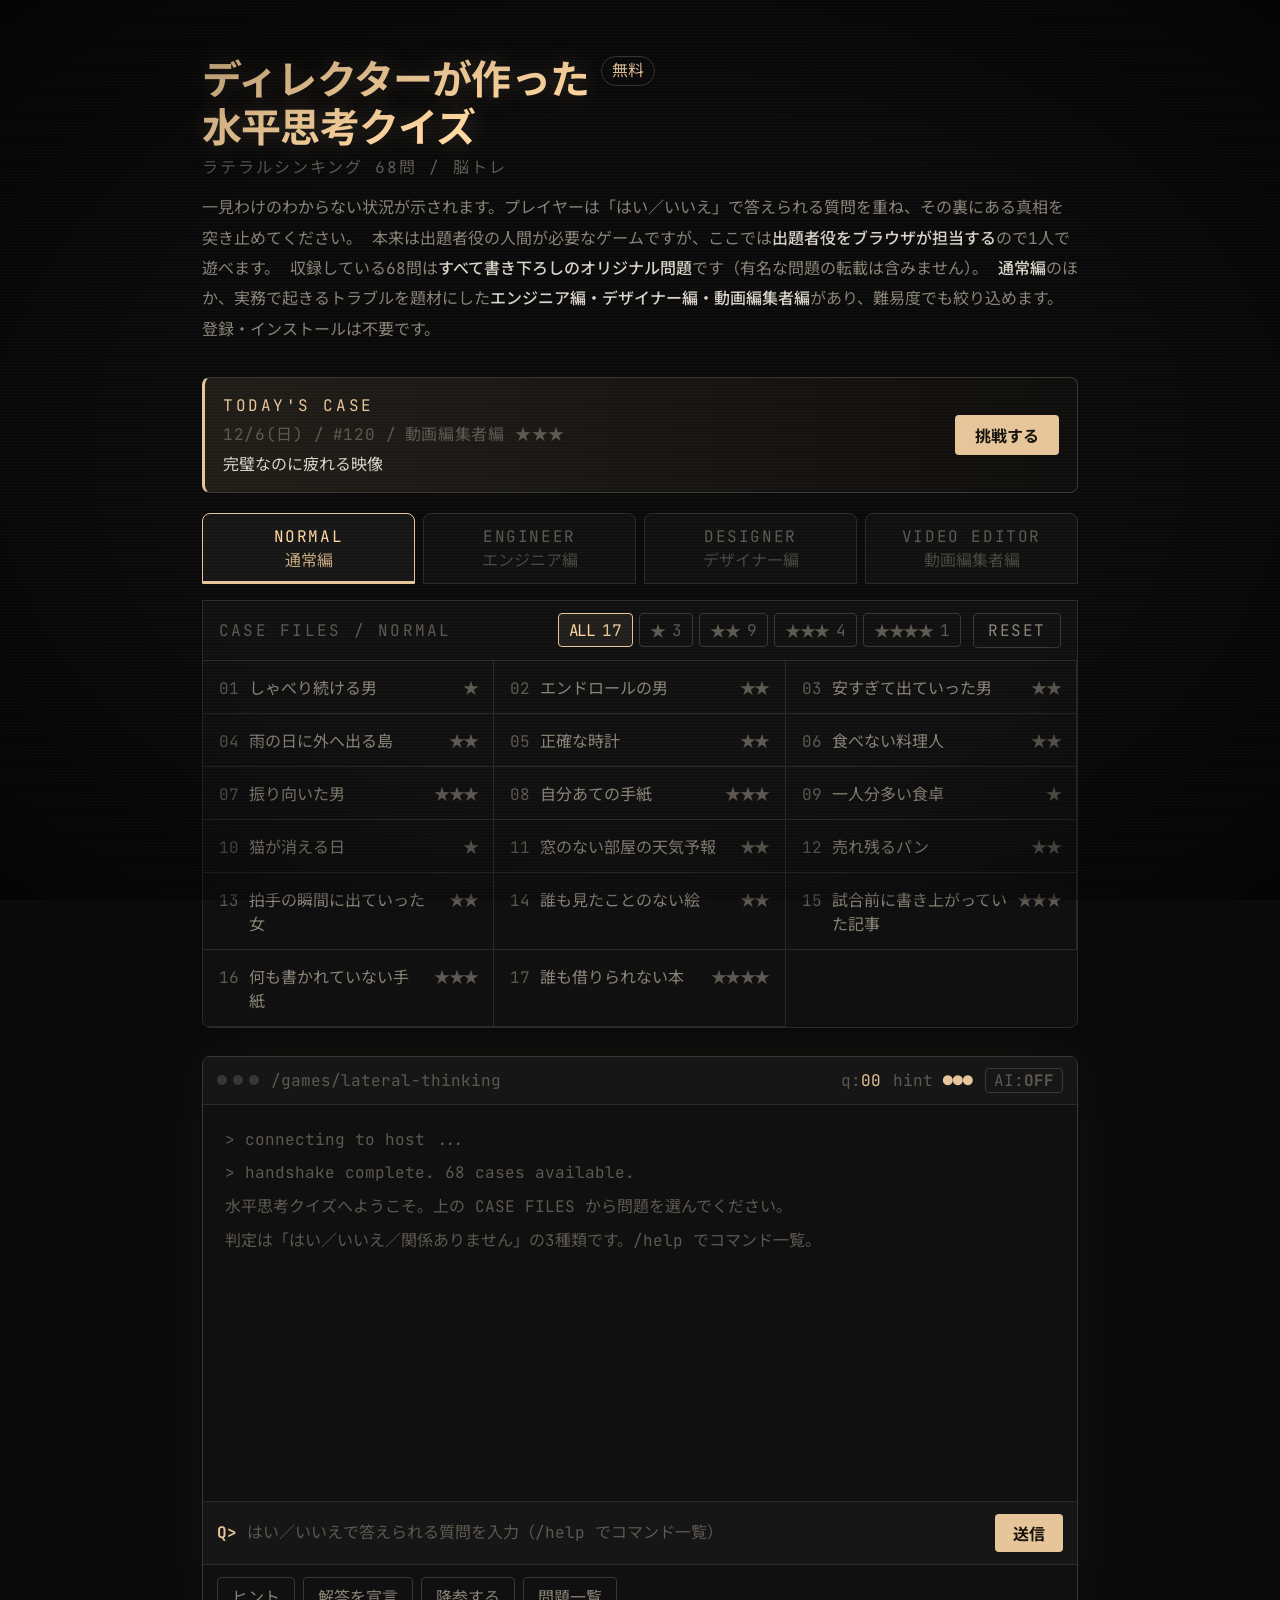
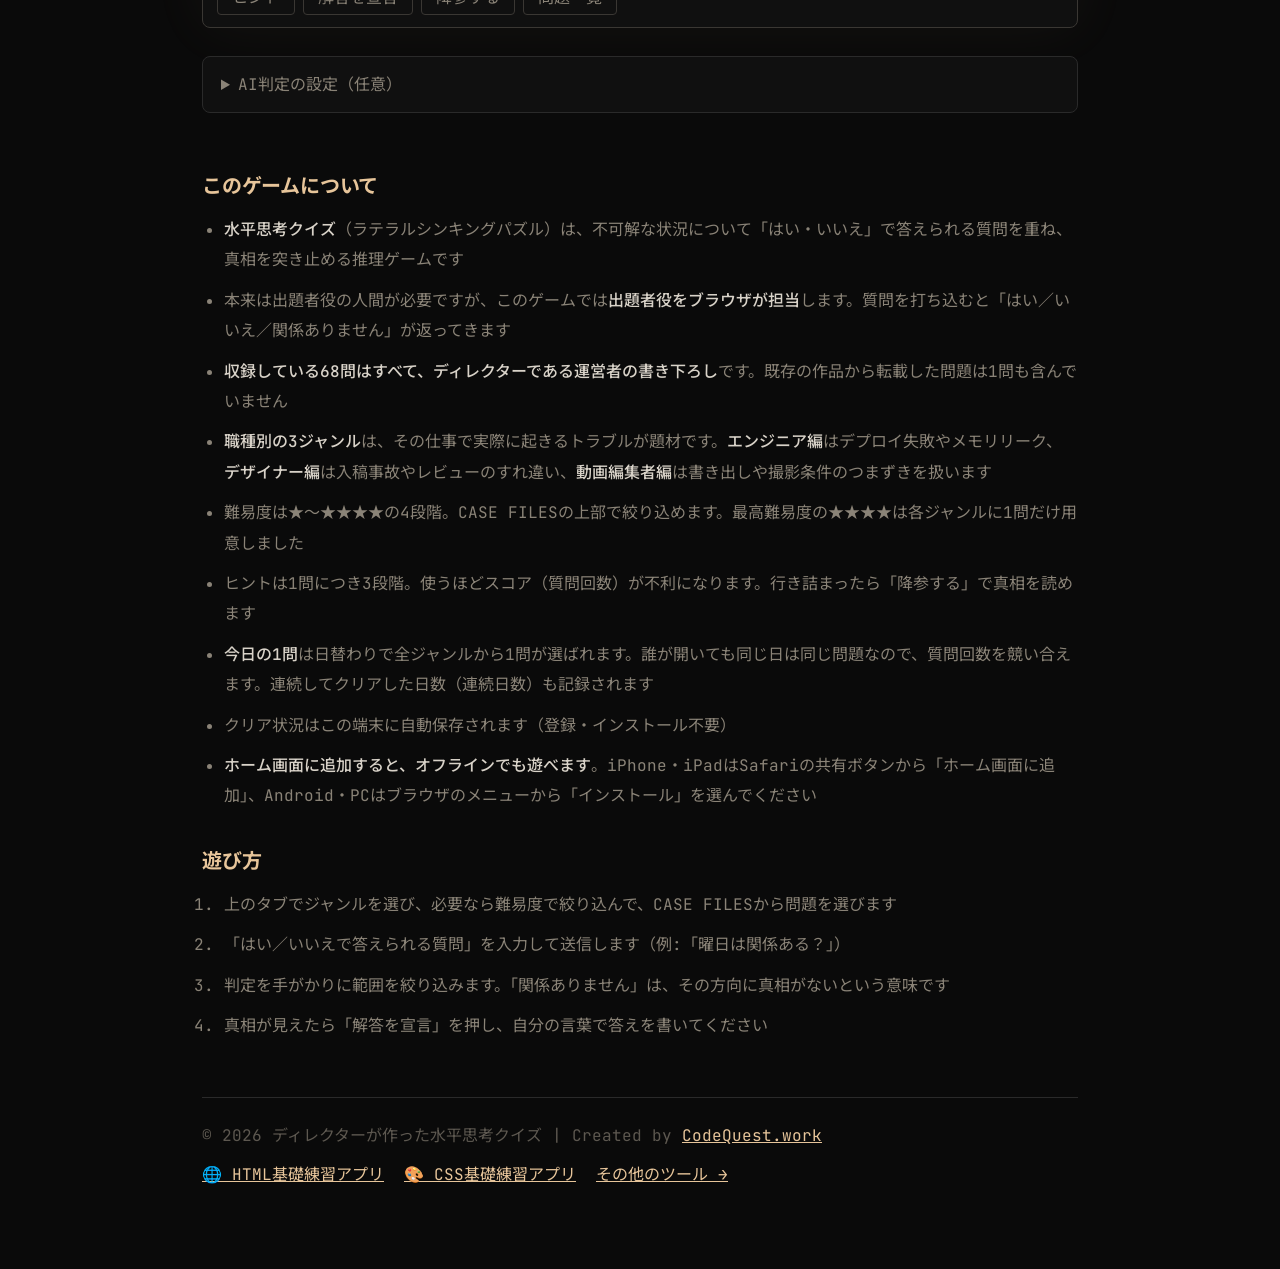
==== lateral-thinking/index.html @ a5978b3a "fix(lateral-thinking): 監査の指摘を受けて10/27追加ルールの語を絞る 公開後の整合監査で、今日足したルールが真相と食い違う答えを返す質問が見つかったため、語と除外語を絞る（今" ====
<!doctype html>
<html lang="ja">
<head>
<meta charset="UTF-8">
<meta name="viewport" content="width=device-width, initial-scale=1.0">
<title>ディレクターが作った水平思考クイズ｜脳トレになるラテラルシンキング68問</title>
<meta name="description" content="「はい／いいえ」で答えられる質問を重ね、一見不可解な状況の裏にある真相を突き止める脳トレです。出題者役はブラウザが担当するので1人で遊べます。通常編のほか、エンジニア・デザイナー・動画編集者の実務を題材にしたジャンルも収録。">
<link rel="canonical" href="https://codequest.work/games/lateral-thinking/">
<link rel="alternate" hreflang="ja" href="https://codequest.work/games/lateral-thinking/">
<link rel="alternate" hreflang="x-default" href="https://codequest.work/games/lateral-thinking/">
<meta name="robots" content="index, follow">

<!-- OGP -->
<meta property="og:type" content="website">
<meta property="og:site_name" content="CodeQuest.work">
<meta property="og:locale" content="ja_JP">
<meta property="og:title" content="ディレクターが作った水平思考クイズ｜脳トレになるラテラルシンキング68問">
<meta property="og:description" content="出題者役はブラウザが担当。質問を打ち込むと「はい／いいえ／関係ありません」が返ります。通常編・エンジニア編・デザイナー編・動画編集者編を各17問収録。">
<meta property="og:url" content="https://codequest.work/games/lateral-thinking/">
<meta property="og:image" content="https://codequest.work/games/lateral-thinking/assets/og.jpg?v=20261024">
<meta property="og:image:width" content="1200">
<meta property="og:image:height" content="630">
<meta property="og:image:alt" content="ディレクターが作った水平思考クイズ／ラテラルシンキング68問">

<!-- Twitter Card -->
<meta name="twitter:card" content="summary_large_image">
<meta name="twitter:title" content="ディレクターが作った水平思考クイズ｜脳トレになるラテラルシンキング68問">
<meta name="twitter:description" content="質問を打ち込むと「はい／いいえ／関係ありません」が返る水平思考クイズ。通常編・エンジニア編・デザイナー編・動画編集者編を各17問収録した無料ゲームです。">
<meta name="twitter:image" content="https://codequest.work/games/lateral-thinking/assets/og.jpg?v=20261024">

<!-- 構造化データ -->
<script type="application/ld+json">
{
  "@context": "https://schema.org",
  "@graph": [
    {
      "@type": "WebApplication",
      "name": "ディレクターが作った水平思考クイズ（68問）",
      "url": "https://codequest.work/games/lateral-thinking/",
      "description": "ディレクターが書き下ろした問題だけを収録した水平思考クイズ。出題者役をブラウザが担当し、プレイヤーの質問に「はい／いいえ／関係ありません」で答える。通常編・エンジニア編・デザイナー編・動画編集者編の4ジャンルを各17問収録。進捗の自動保存に対応。登録・インストール不要。",
      "applicationCategory": "GameApplication",
      "operatingSystem": "Web",
      "browserRequirements": "Requires JavaScript.",
      "inLanguage": "ja",
      "isAccessibleForFree": true,
      "offers": { "@type": "Offer", "price": "0", "priceCurrency": "JPY" },
      "creator": { "@type": "Organization", "name": "CodeQuest.work", "url": "https://codequest.work/" }
    },
    {
      "@type": "BreadcrumbList",
      "itemListElement": [
        { "@type": "ListItem", "position": 1, "name": "ホーム", "item": "https://codequest.work/" },
        { "@type": "ListItem", "position": 2, "name": "ディレクターが作った水平思考クイズ", "item": "https://codequest.work/games/lateral-thinking/" }
      ]
    },
    {
      "@type": "FAQPage",
      "mainEntity": [
        {
          "@type": "Question",
          "name": "水平思考クイズとはどんなゲームですか？",
          "acceptedAnswer": { "@type": "Answer", "text": "出題者が提示した一見不可解な状況について、プレイヤーが「はい」「いいえ」で答えられる質問を重ねて真相を突き止める推理ゲームです。ラテラルシンキングパズルとも呼ばれます。" }
        },
        {
          "@type": "Question",
          "name": "収録されているのは有名な問題ですか？",
          "acceptedAnswer": { "@type": "Answer", "text": "いいえ。収録している68問はすべて、ディレクターである運営者が書き下ろしたオリジナル問題です。既存の作品から転載した問題は含んでいません。エンジニア編・デザイナー編・動画編集者編は、それぞれの実務で実際に起きるトラブルを題材にしています。" }
        },
        {
          "@type": "Question",
          "name": "1人でも遊べますか？",
          "acceptedAnswer": { "@type": "Answer", "text": "遊べます。通常は出題者役の人間が必要ですが、このゲームでは出題者役をブラウザが担当するため、1人で質問を重ねて真相にたどり着けます。" }
        },
        {
          "@type": "Question",
          "name": "AIやアカウント登録は必要ですか？",
          "acceptedAnswer": { "@type": "Answer", "text": "不要です。判定は問題ごとに用意された判定表でおこなうため、AIをオフのままでも最後まで遊べます。より自由な質問に答えさせたい場合のみ、任意でAI判定を有効にできます。" }
        },
        {
          "@type": "Question",
          "name": "毎日1問だけ遊べますか？",
          "acceptedAnswer": { "@type": "Answer", "text": "「今日の1問」として日替わりの問題を用意しています。全ジャンルから日付ごとに1問が選ばれ、誰が開いても同じ日には同じ問題が出ます。連続してクリアした日数も記録されます。もちろん、それとは別に68問すべてを好きな順番で遊べます。" }
        },
        {
          "@type": "Question",
          "name": "オフラインでも遊べますか？",
          "acceptedAnswer": { "@type": "Answer", "text": "遊べます。一度読み込んだあとにホーム画面へ追加すると、アプリのように起動でき、インターネットに接続していない状態でも問題を解けます。iPhone・iPadはSafariの共有ボタンから「ホーム画面に追加」、Android・PCはブラウザのメニューから「インストール」を選んでください。" }
        }
      ]
    }
  ]
}
</script>

<!-- Google Tag Manager -->
<script>
  (function(w,d,s,l,i){w[l]=w[l]||[];w[l].push({'gtm.start':new Date().getTime(),event:'gtm.js'});
  var f=d.getElementsByTagName(s)[0],j=d.createElement(s),dl=l!='dataLayer'?'&l='+l:'';
  j.async=true;j.src='https://www.googletagmanager.com/gtm.js?id='+i+dl;f.parentNode.insertBefore(j,f);
  })(window,document,'script','dataLayer','GTM-PT6PZ5N2');
</script>
<!-- End Google Tag Manager -->
<script>
  // main.js のカスタムイベント（gtag("event", …)）をGTM経由でGA4へ届ける
  // GTM配下のGoogleタグは send_to が無いイベントを送らないため、宛先を明示する
  window.dataLayer = window.dataLayer || [];
  window.gtag = function () {
    var args = Array.prototype.slice.call(arguments);
    if (args[0] === "event") {
      args[2] = Object.assign({ send_to: "G-7Z6M3CJEV3" }, args[2]);
    }
    // gtagコマンドは配列でなく arguments オブジェクトで積む必要がある
    (function () { window.dataLayer.push(arguments); }).apply(null, args);
  };
</script>

<link rel="preconnect" href="https://fonts.googleapis.com">
<link rel="preconnect" href="https://fonts.gstatic.com" crossorigin>
<link href="https://fonts.googleapis.com/css2?family=Noto+Sans+JP:wght@400;500;700&family=JetBrains+Mono:wght@400;700&display=swap" rel="stylesheet">

<link rel="stylesheet" href="css/style.css?v=20261027c">

<!-- PWA（ホーム画面に追加してオフラインで遊べるようにする） -->
<link rel="manifest" href="manifest.json?v=20261027c">
<meta name="theme-color" content="#0a0a0a">
<meta name="mobile-web-app-capable" content="yes">
<!-- 旧iOS Safari は mobile-web-app-capable を見ないので両方置く -->
<meta name="apple-mobile-web-app-capable" content="yes">
<meta name="apple-mobile-web-app-status-bar-style" content="black">
<meta name="apple-mobile-web-app-title" content="水平思考クイズ">
<!-- iOSはmanifestのiconsではなくこちらを参照する -->
<link rel="apple-touch-icon" href="assets/apple-touch-icon.png?v=20261027c">
<link rel="icon" href="assets/icon-192.png?v=20261027c" type="image/png">
</head>
<body>
<!-- Google Tag Manager (noscript) -->
<noscript><iframe src="https://www.googletagmanager.com/ns.html?id=GTM-PT6PZ5N2"
height="0" width="0" style="display:none;visibility:hidden"></iframe></noscript>
<!-- End Google Tag Manager (noscript) -->
<div class="wrap">
  <header class="site-head">
    <h1>ディレクターが作った<br>水平思考クイズ<span class="sub">ラテラルシンキング <span data-puzzle-count>68</span>問 / 脳トレ</span></h1>
    <span class="free">無料</span>
  </header>

  <p class="lead">
    一見わけのわからない状況が示されます。プレイヤーは「はい／いいえ」で答えられる質問を重ね、その裏にある真相を突き止めてください。
    本来は出題者役の人間が必要なゲームですが、ここでは<strong>出題者役をブラウザが担当する</strong>ので1人で遊べます。
    収録している<span data-puzzle-count>68</span>問は<strong>すべて書き下ろしのオリジナル問題</strong>です（有名な問題の転載は含みません）。
    <strong>通常編</strong>のほか、実務で起きるトラブルを題材にした<strong>エンジニア編・デザイナー編・動画編集者編</strong>があり、難易度でも絞り込めます。登録・インストールは不要です。
  </p>

  <!-- 今日の1問。中身は js/daily.js が日付から決めて流し込む -->
  <section class="daily" id="dailyBanner" aria-label="今日の1問">
    <div class="daily-main">
      <span class="daily-label">TODAY'S CASE</span>
      <span class="daily-meta" id="dailyMeta"></span>
      <span class="daily-title" id="dailyTitle"></span>
    </div>
    <div class="daily-side">
      <span class="daily-streak" id="dailyStreak" hidden></span>
      <button type="button" class="daily-btn" id="dailyBtn">挑戦する</button>
    </div>
  </section>

  <!-- ジャンルタブは js/puzzles.js の GENRES から生成する（ジャンル追加時にここは触らない） -->
  <div class="tabs" id="genreTabs" role="tablist" aria-label="ジャンル"></div>

  <div class="picker">
    <div class="picker-head">
      <span id="pickerLabel">CASE FILES</span>
      <div class="level-filter" id="levelFilter" role="group" aria-label="難易度で絞り込み"></div>
      <button type="button" class="ghost" id="resetProgressBtn" title="クリア状況をリセット">RESET</button>
    </div>
    <div class="case-list" id="caseList"></div>
    <p class="case-empty" id="caseEmpty" hidden>この難易度の問題はまだありません。</p>
  </div>

  <div class="terminal" id="terminal">
    <div class="term-bar">
      <span class="dots" aria-hidden="true"><i></i><i></i><i></i></span>
      <span class="term-title" id="termTitle">/games/lateral-thinking</span>
      <span class="term-meta">
        <span class="meta-item">q:<b id="qCount">00</b></span>
        <span class="meta-item" id="hintMeter" title="残りヒント">hint <b>●●●</b></span>
        <button type="button" class="ai-toggle" id="aiToggleBtn" aria-expanded="false">AI:<b id="aiState">OFF</b></button>
      </span>
    </div>

    <div class="term-body" id="log" role="log" aria-live="polite" aria-label="質問と判定の記録"></div>

    <form class="term-input" id="askForm" autocomplete="off">
      <label class="prompt" for="askInput" id="promptMark">Q&gt;</label>
      <input type="text" id="askInput" name="ask" placeholder="はい／いいえで答えられる質問を入力（/help でコマンド一覧）" aria-label="質問を入力">
      <button type="submit" class="send" id="sendBtn">送信</button>
    </form>

    <div class="term-actions">
      <button type="button" class="ghost" data-command="/hint">ヒント</button>
      <button type="button" class="ghost" data-command="/answer">解答を宣言</button>
      <button type="button" class="ghost" data-command="/giveup">降参する</button>
      <button type="button" class="ghost" data-command="/list">問題一覧</button>
    </div>
  </div>

  <details class="settings" id="aiSettings">
    <summary>AI判定の設定（任意）</summary>
    <p class="settings-note">
      判定は問題ごとの判定表でおこなうため、<strong>AIをオフのままでも最後まで遊べます</strong>。
      判定表にない聞き方をしたときだけAIに回すのがこの設定です。真相と判定基準をAIに渡したうえで、
      「はい／いいえ／関係ありません」のいずれかだけを返させています。
      利用にはご自身のAPIキーが必要です。
    </p>
    <div class="settings-row">
      <label for="providerSelect">AIプロバイダ</label>
      <select id="providerSelect"></select>
    </div>
    <div class="settings-row" id="apiKeyRow" hidden>
      <label for="apiKeyInput">APIキー</label>
      <input type="password" id="apiKeyInput" placeholder="この端末にのみ保存されます" autocomplete="off">
      <a id="apiKeyLink" href="#" target="_blank" rel="noopener">キーの取得</a>
    </div>
    <p class="settings-note small">APIキーはこの端末のブラウザ内（localStorage）にのみ保存され、CodeQuest.workのサーバーには送信されません。</p>
  </details>

  <section class="about">
    <h2>このゲームについて</h2>
    <ul>
      <li><strong>水平思考クイズ</strong>（ラテラルシンキングパズル）は、不可解な状況について「はい・いいえ」で答えられる質問を重ね、真相を突き止める推理ゲームです</li>
      <li>本来は出題者役の人間が必要ですが、このゲームでは<strong>出題者役をブラウザが担当</strong>します。質問を打ち込むと「はい／いいえ／関係ありません」が返ってきます</li>
      <li><strong>収録している<span data-puzzle-count>68</span>問はすべて、ディレクターである運営者の書き下ろし</strong>です。既存の作品から転載した問題は1問も含んでいません</li>
      <li><strong>職種別の3ジャンル</strong>は、その仕事で実際に起きるトラブルが題材です。<strong>エンジニア編</strong>はデプロイ失敗やメモリリーク、<strong>デザイナー編</strong>は入稿事故やレビューのすれ違い、<strong>動画編集者編</strong>は書き出しや撮影条件のつまずきを扱います</li>
      <li>難易度は★〜★★★★の4段階。CASE FILESの上部で絞り込めます。最高難易度の★★★★は各ジャンルに1問だけ用意しました</li>
      <li>ヒントは1問につき3段階。使うほどスコア（質問回数）が不利になります。行き詰まったら「降参する」で真相を読めます</li>
      <li><strong>今日の1問</strong>は日替わりで全ジャンルから1問が選ばれます。誰が開いても同じ日は同じ問題なので、質問回数を競い合えます。連続してクリアした日数（連続日数）も記録されます</li>
      <li>クリア状況はこの端末に自動保存されます（登録・インストール不要）</li>
      <li><strong>ホーム画面に追加すると、オフラインでも遊べます</strong>。iPhone・iPadはSafariの共有ボタンから「ホーム画面に追加」、Android・PCはブラウザのメニューから「インストール」を選んでください</li>
    </ul>
    <h2>遊び方</h2>
    <ol>
      <li>上のタブでジャンルを選び、必要なら難易度で絞り込んで、CASE FILESから問題を選びます</li>
      <li>「はい／いいえで答えられる質問」を入力して送信します（例:「曜日は関係ある？」）</li>
      <li>判定を手がかりに範囲を絞り込みます。「関係ありません」は、その方向に真相がないという意味です</li>
      <li>真相が見えたら「解答を宣言」を押し、自分の言葉で答えを書いてください</li>
    </ol>
  </section>

  <footer>
    <span>&copy; <span class="cq-year">2026</span>
      <script>document.currentScript.previousElementSibling.textContent = new Date().getFullYear();</script>
      ディレクターが作った水平思考クイズ | Created by <a href="https://codequest.work/" target="_blank" rel="noopener">CodeQuest.work</a></span>
    <div class="footer-links">
      <a href="https://codequest.work/apps/html-basics/" target="_blank" rel="noopener">&#127760; HTML基礎練習アプリ</a>
      <a href="https://codequest.work/apps/css-basics/" target="_blank" rel="noopener">&#127912; CSS基礎練習アプリ</a>
      <a href="https://codequest.work/" target="_blank" rel="noopener">その他のツール &rarr;</a>
    </div>
  </footer>
</div>

<!-- 右下フローティング広告（300×250固定） -->
<!-- 広告テスト（2026-10-24〜6週間）: 右下広告を停止中。全画面広告用にローダーのみ残す -->
<script async src="https://pagead2.googlesyndication.com/pagead/js/adsbygoogle.js?client=ca-pub-4871781946658288" crossorigin="anonymous"></script>

<script type="module" src="js/main.js?v=20261027c"></script>
<script>
  // Service Worker の登録（オフライン再生用）。
  // ⚠️ スクリプトURLに ?v= は付けない。ブラウザはSW本体を常に再検証するため不要で、
  //    付けると登録URLが毎回変わって更新検知が濁る。バージョンは sw.js 内の VERSION で管理する。
  if ("serviceWorker" in navigator) {
    window.addEventListener("load", function () {
      navigator.serviceWorker.register("sw.js").catch(function (error) {
        console.warn("Service Workerを登録できませんでした:", error);
      });
    });
  }
</script>
</body>
</html>
---- lateral-thinking/css/style.css ----
@charset "UTF-8";

/* ===============================================================
   水平思考クイズ｜ラテラルシンキング
   northStar: "Monochrome terminal with amber accents"
   =============================================================== */

:root {
  --bg: #0a0a0a;
  --panel: #101010;
  --panel-2: #161616;
  --border: #2a2a2a;
  --border-bright: #3a3733;

  --text: #d8d2c8;
  --text-dim: #8a8377;
  --text-faint: #5d5850;

  --amber: #e7c59a;
  --amber-bright: #ffd7a0;

  --yes: #7ee787;
  --no: #ff7b72;
  --irrelevant: #6e7681;
  --uncertain: #d9b25f;

  --mono: "JetBrains Mono", "Noto Sans JP", ui-monospace, SFMono-Regular, Menlo, monospace;
  --radius: 8px;
}

* { box-sizing: border-box; }

body {
  margin: 0;
  background: var(--bg);
  color: var(--text);
  font-family: var(--mono);
  font-size: 16px;
  line-height: 1.7;
  -webkit-font-smoothing: antialiased;
}

/* CRTの走査線と周辺減光。装飾なのでクリックは透過させる */
body::before,
body::after {
  content: "";
  position: fixed;
  inset: 0;
  pointer-events: none;
  z-index: 100;
}
body::before {
  background: repeating-linear-gradient(
    to bottom,
    rgba(255, 255, 255, 0.022) 0 1px,
    transparent 1px 3px
  );
}
body::after {
  background: radial-gradient(ellipse at center, transparent 55%, rgba(0, 0, 0, 0.55) 100%);
}

.wrap {
  max-width: 940px;
  margin: 0 auto;
  padding: clamp(24px, 5vw, 56px) clamp(16px, 4vw, 32px) 80px;
}

a { color: var(--amber); }
a:hover { color: var(--amber-bright); }

/* ---------- ヘッダー ---------- */
.site-head {
  display: flex;
  align-items: center;
  gap: 12px;
  flex-wrap: wrap;
  margin-bottom: 16px;
}
.site-head h1 {
  margin: 0;
  font-size: clamp(26px, 5vw, 40px);
  font-weight: 700;
  letter-spacing: -0.02em;
  line-height: 1.2;
  color: var(--amber-bright);
  text-shadow: 0 0 24px rgba(231, 197, 154, 0.25);
}
.site-head h1 .sub {
  display: block;
  margin-top: 6px;
  font-size: 16px;
  font-weight: 400;
  letter-spacing: 0.12em;
  color: var(--text-faint);
  text-shadow: none;
}
.free {
  align-self: flex-start;
  border: 1px solid var(--border-bright);
  color: var(--amber);
  padding: 2px 10px;
  border-radius: 999px;
  font-size: 16px;
  line-height: 1.5;
}

.lead {
  margin: 0 0 32px;
  color: var(--text-dim);
  font-size: 16px;
  line-height: 1.9;
}
.lead strong { color: var(--text); font-weight: 500; }

/* ---------- 今日の1問 ---------- */
.daily {
  display: flex;
  align-items: center;
  flex-wrap: wrap;
  gap: 12px 16px;
  margin-bottom: 20px;
  padding: 14px 18px;
  background: linear-gradient(90deg, rgba(231, 197, 154, 0.1), rgba(231, 197, 154, 0.02));
  border: 1px solid var(--border-bright);
  border-left: 3px solid var(--amber);
  border-radius: var(--radius);
}
.daily-main {
  display: flex;
  flex-direction: column;
  gap: 2px;
  min-width: 0;
}
.daily-label {
  font-size: 16px;
  letter-spacing: 0.16em;
  color: var(--amber);
}
.daily-meta {
  display: flex;
  flex-wrap: wrap;
  gap: 0 8px;
  font-size: 16px;
  letter-spacing: 0.04em;
  color: var(--text-faint);
}
.daily-meta > span { white-space: nowrap; }
.daily-meta > span:not(:last-child)::after { content: " /"; }
.daily-title {
  font-size: 16px;
  color: var(--text);
}
.daily-side {
  display: flex;
  align-items: center;
  gap: 12px;
  margin-left: auto;
}
.daily-streak {
  font-size: 16px;
  color: var(--amber-bright);
  white-space: nowrap;
}
/* display を持つ要素の隣で hidden を使うため、UAスタイルを明示的に補強する */
.daily-streak[hidden] { display: none; }
.daily-btn {
  appearance: none;
  cursor: pointer;
  flex: none;
  background: var(--amber);
  color: #16120c;
  border: none;
  border-radius: 4px;
  font-family: inherit;
  font-size: 16px;
  font-weight: 700;
  padding: 8px 20px;
  transition: background 0.15s;
}
.daily-btn:hover { background: var(--amber-bright); }

/* クリア済みは緑に寄せて「今日はもう終わった」ことを一目で分かるようにする */
.daily.is-cleared { border-left-color: var(--yes); }
.daily.is-cleared .daily-label { color: var(--yes); }
.daily.is-cleared .daily-btn {
  background: transparent;
  border: 1px solid var(--border-bright);
  color: var(--text-dim);
  font-weight: 400;
}
.daily.is-cleared .daily-btn:hover { color: var(--amber); border-color: var(--amber); }

/* ---------- ジャンルタブ ---------- */
/* ジャンルが増えても自動で段が増えるようグリッドで組む（flexだと横に溢れる） */
.tabs {
  display: grid;
  grid-template-columns: repeat(auto-fit, minmax(140px, 1fr));
  gap: 8px;
  margin-bottom: 16px;
}
.tab {
  min-width: 0;
  appearance: none;
  cursor: pointer;
  background: var(--panel);
  border: 1px solid var(--border);
  border-radius: var(--radius) var(--radius) 0 0;
  color: var(--text-faint);
  font-family: inherit;
  font-size: 16px;
  letter-spacing: 0.1em;
  padding: 12px 16px;
  transition: color 0.15s, border-color 0.15s, background 0.15s;
}
.tab span {
  display: block;
  font-size: 16px;
  letter-spacing: 0;
  color: inherit;
  opacity: 0.75;
}
.tab:hover { color: var(--text-dim); border-color: var(--border-bright); }
.tab.is-active {
  color: var(--amber-bright);
  border-color: var(--amber);
  background: var(--panel-2);
  box-shadow: inset 0 -2px 0 var(--amber);
}

/* ---------- 問題リスト ---------- */
.picker {
  border: 1px solid var(--border);
  border-radius: 0 0 var(--radius) var(--radius);
  background: var(--panel);
  margin-bottom: 28px;
}
.picker-head {
  display: flex;
  align-items: center;
  justify-content: space-between;
  flex-wrap: wrap;
  gap: 12px;
  padding: 12px 16px;
  border-bottom: 1px solid var(--border);
  color: var(--text-faint);
  font-size: 16px;
  letter-spacing: 0.14em;
}
.picker-head .ghost { white-space: nowrap; letter-spacing: 0.1em; }

/* 難易度フィルタ */
.level-filter {
  display: flex;
  flex-wrap: wrap;
  gap: 6px;
  margin-left: auto;
}
.level-chip {
  appearance: none;
  cursor: pointer;
  background: transparent;
  border: 1px solid var(--border-bright);
  border-radius: 4px;
  color: var(--text-faint);
  font-family: inherit;
  font-size: 16px;
  letter-spacing: -0.1em;
  padding: 4px 10px;
  display: inline-flex;
  align-items: center;
  gap: 8px;
  transition: color 0.15s, border-color 0.15s, background 0.15s;
}
.level-chip i {
  font-style: normal;
  letter-spacing: 0;
  color: var(--text-faint);
  font-size: 16px;
}
.level-chip:hover { color: var(--text-dim); border-color: var(--text-faint); }
.level-chip.is-active {
  color: var(--amber-bright);
  border-color: var(--amber);
  background: rgba(231, 197, 154, 0.08);
}
.level-chip.is-active i { color: var(--amber); }

.case-empty {
  margin: 0;
  padding: 24px 16px;
  color: var(--text-faint);
  text-align: center;
}
.case-list {
  display: grid;
  grid-template-columns: repeat(auto-fill, minmax(260px, 1fr));
  background: var(--panel);
  border-radius: 0 0 var(--radius) var(--radius);
  overflow: hidden;
}
.case {
  appearance: none;
  cursor: pointer;
  text-align: left;
  background: var(--panel);
  /* 空きセルが色違いのブロックに見えないよう、区切りは枠線で引く */
  border: none;
  border-right: 1px solid var(--border);
  border-bottom: 1px solid var(--border);
  color: var(--text-dim);
  font-family: inherit;
  font-size: 16px;
  padding: 14px 16px;
  display: flex;
  align-items: baseline;
  gap: 10px;
  transition: background 0.15s, color 0.15s;
}
.case:hover { background: var(--panel-2); color: var(--text); }
.case.is-current { background: var(--panel-2); color: var(--amber-bright); }
.case-no { color: var(--text-faint); }
.case.is-current .case-no { color: var(--amber); }
.case-title { flex: 1 1 auto; }
.case-level { color: var(--text-faint); letter-spacing: -0.1em; }
.case-flag { color: var(--yes); }

/* ---------- ターミナル ---------- */
.terminal {
  border: 1px solid var(--border-bright);
  border-radius: var(--radius);
  background: var(--panel);
  overflow: hidden;
  box-shadow: 0 0 60px rgba(231, 197, 154, 0.05);
}
.term-bar {
  display: flex;
  align-items: center;
  gap: 12px;
  padding: 10px 14px;
  background: var(--panel-2);
  border-bottom: 1px solid var(--border);
  font-size: 16px;
  color: var(--text-faint);
}
.dots { display: flex; gap: 6px; }
.dots i {
  width: 10px;
  height: 10px;
  border-radius: 50%;
  background: var(--border-bright);
}
.term-title {
  flex: 1 1 auto;
  overflow: hidden;
  text-overflow: ellipsis;
  white-space: nowrap;
}
.term-meta { display: flex; align-items: center; gap: 12px; }
.meta-item b { color: var(--amber); font-weight: 400; }
.ai-toggle {
  appearance: none;
  cursor: pointer;
  background: transparent;
  border: 1px solid var(--border-bright);
  border-radius: 4px;
  color: var(--text-faint);
  font-family: inherit;
  font-size: 16px;
  padding: 1px 8px;
}
.ai-toggle:hover { border-color: var(--amber); color: var(--amber); }
.ai-toggle b { font-weight: 700; }
.ai-toggle.is-on { border-color: var(--yes); color: var(--yes); }
.ai-toggle.is-warn { border-color: var(--uncertain); color: var(--uncertain); }

.term-body {
  min-height: 44vh;
  max-height: 62vh;
  overflow-y: auto;
  overflow-wrap: break-word;
  padding: 20px clamp(14px, 3vw, 22px);
  font-size: 16px;
  line-height: 1.85;
  scrollbar-width: thin;
  scrollbar-color: var(--border-bright) transparent;
}
.term-body::-webkit-scrollbar { width: 10px; }
.term-body::-webkit-scrollbar-thumb { background: var(--border-bright); border-radius: 99px; }

.line { margin: 0 0 4px; }
.line.sys { color: var(--text-faint); }
.line.gap { height: 12px; }
.line.q { color: var(--text); }
.line.q .mark { color: var(--amber); margin-right: 8px; }
.line.note { color: var(--text-dim); padding-left: 24px; }
.line.hint {
  color: var(--uncertain);
  border-left: 2px solid var(--uncertain);
  padding: 2px 0 2px 14px;
  margin: 8px 0;
}
.line.error { color: var(--no); }
.line.solved {
  color: var(--yes);
  font-weight: 700;
  letter-spacing: 0.24em;
  text-shadow: 0 0 18px rgba(126, 231, 135, 0.5);
  margin: 14px 0 6px;
}

.puzzle-block {
  border: 1px solid var(--border-bright);
  border-left: 3px solid var(--amber);
  background: var(--panel-2);
  padding: 16px 18px;
  margin: 10px 0 18px;
  color: var(--text);
  line-height: 1.9;
}
.puzzle-block .case-label {
  display: block;
  color: var(--text-faint);
  letter-spacing: 0.14em;
  margin-bottom: 8px;
}

.verdict {
  display: inline-block;
  font-weight: 700;
  letter-spacing: 0.08em;
  padding-left: 24px;
}
.verdict.is-yes { color: var(--yes); text-shadow: 0 0 14px rgba(126, 231, 135, 0.45); }
.verdict.is-no { color: var(--no); text-shadow: 0 0 14px rgba(255, 123, 114, 0.35); }
.verdict.is-irrelevant { color: var(--irrelevant); }
.verdict.is-uncertain { color: var(--uncertain); }
.verdict.is-unknown { color: var(--text-faint); }
.verdict .src { font-weight: 400; letter-spacing: 0; color: var(--text-faint); margin-left: 10px; }

.truth-block {
  border: 1px solid var(--amber);
  background: rgba(231, 197, 154, 0.06);
  padding: 16px 18px;
  margin: 14px 0;
  color: var(--text);
  line-height: 1.9;
}
.truth-block .truth-label {
  display: block;
  color: var(--amber);
  letter-spacing: 0.14em;
  margin-bottom: 8px;
}
.result {
  margin: 14px 0;
  padding: 14px 18px;
  border: 1px dashed var(--border-bright);
  color: var(--text-dim);
}
.result b { color: var(--amber-bright); font-weight: 700; }

/* 今日の1問をクリアしたときの連続日数 */
.daily-result {
  margin: 0 0 10px;
  color: var(--amber-bright);
}

/* クリア時のシェア */
.share-row {
  display: flex;
  align-items: center;
  flex-wrap: wrap;
  gap: 8px;
  margin: 6px 0 14px;
}
.share-label {
  color: var(--text-faint);
  letter-spacing: 0.14em;
  margin-right: 4px;
}
.share-btn {
  appearance: none;
  cursor: pointer;
  display: inline-block;
  background: transparent;
  border: 1px solid var(--border-bright);
  border-radius: 4px;
  color: var(--text-dim);
  font-family: inherit;
  font-size: 16px;
  line-height: 1.4;
  padding: 5px 14px;
  text-decoration: none;
  transition: color 0.15s, border-color 0.15s;
}
.share-btn:hover {
  color: var(--amber-bright);
  border-color: var(--amber);
}

.caret {
  display: inline-block;
  width: 9px;
  height: 1.1em;
  vertical-align: text-bottom;
  background: var(--amber);
  animation: blink 1.1s steps(1) infinite;
}
@keyframes blink { 50% { opacity: 0; } }

/* ---------- 入力 ---------- */
.term-input {
  display: flex;
  align-items: center;
  gap: 10px;
  padding: 12px 14px;
  border-top: 1px solid var(--border);
  background: var(--panel-2);
}
.prompt {
  color: var(--amber);
  font-weight: 700;
  flex: none;
}
.term-input.is-answer .prompt { color: var(--yes); }
#askInput {
  flex: 1 1 auto;
  min-width: 0;
  background: transparent;
  border: none;
  outline: none;
  color: var(--text);
  font-family: inherit;
  font-size: 16px;
  caret-color: var(--amber);
  padding: 6px 0;
}
#askInput::placeholder { color: var(--text-faint); }
.send {
  appearance: none;
  cursor: pointer;
  flex: none;
  background: var(--amber);
  color: #16120c;
  border: none;
  border-radius: 4px;
  font-family: inherit;
  font-size: 16px;
  font-weight: 700;
  padding: 7px 18px;
  transition: background 0.15s;
}
.send:hover { background: var(--amber-bright); }
.send:disabled { opacity: 0.45; cursor: not-allowed; }

.term-actions {
  display: flex;
  flex-wrap: wrap;
  gap: 8px;
  padding: 12px 14px;
  border-top: 1px solid var(--border);
}
.ghost {
  appearance: none;
  cursor: pointer;
  background: transparent;
  border: 1px solid var(--border-bright);
  border-radius: 4px;
  color: var(--text-dim);
  font-family: inherit;
  font-size: 16px;
  padding: 6px 14px;
  transition: color 0.15s, border-color 0.15s;
}
.ghost:hover { color: var(--amber); border-color: var(--amber); }

/* ---------- AI設定 ---------- */
.settings {
  margin: 28px 0 0;
  border: 1px solid var(--border);
  border-radius: var(--radius);
  background: var(--panel);
  padding: 14px 18px;
}
.settings > summary {
  cursor: pointer;
  color: var(--text-dim);
  font-size: 16px;
}
.settings > summary:hover { color: var(--amber); }
.settings-note {
  color: var(--text-dim);
  line-height: 1.9;
  margin: 14px 0;
}
.settings-note.small { color: var(--text-faint); }
.settings-note strong { color: var(--text); font-weight: 500; }
.settings-row {
  display: flex;
  align-items: center;
  flex-wrap: wrap;
  gap: 10px;
  margin: 12px 0;
}
/* display:flex がUAの [hidden]{display:none} を上書きしてしまうため明示的に打ち消す */
.settings-row[hidden] { display: none; }
.settings-row label { color: var(--text-dim); min-width: 120px; }
.settings-row select,
.settings-row input {
  flex: 1 1 240px;
  min-width: 0;
  background: var(--bg);
  border: 1px solid var(--border-bright);
  border-radius: 4px;
  color: var(--text);
  font-family: inherit;
  font-size: 16px;
  padding: 8px 10px;
}
.settings-row select:focus,
.settings-row input:focus { outline: 1px solid var(--amber); }

/* ---------- 説明・フッター ---------- */
.about {
  margin-top: 56px;
  color: var(--text-dim);
}
.about h2 {
  font-size: 20px;
  font-weight: 700;
  letter-spacing: -0.01em;
  color: var(--amber);
  margin: 32px 0 12px;
}
.about ul,
.about ol { padding-left: 1.4em; margin: 0; }
.about li { margin-bottom: 10px; line-height: 1.9; }
.about strong { color: var(--text); font-weight: 500; }

footer {
  margin-top: 56px;
  padding-top: 24px;
  border-top: 1px solid var(--border);
  display: flex;
  justify-content: flex-start;
  flex-wrap: wrap;
  gap: 12px 24px;
  color: var(--text-faint);
}
.footer-links { display: flex; flex-wrap: wrap; gap: 12px 20px; }

/* ---------- 広告（ミニアプリ規格 300×250） ---------- */
.footer-ad {
  position: fixed;
  right: 0;
  bottom: 0;
  z-index: 90;
  display: flex;
  flex-direction: column;
  align-items: center;
  gap: 2px;
  padding: 0;
  width: 300px;
  overflow: hidden;
  background: transparent;
  border: none;
  box-shadow: none;
}
.footer-ad.is-closed { display: none; }
.ad-widget__head {
  display: flex;
  align-items: center;
  justify-content: space-between;
  width: 100%;
  position: relative;
  z-index: 1;
}
.ad-widget__label {
  color: #64748b;
  font-size: 12px;
  letter-spacing: 0.04em;
  background: #f1f5f9;
  padding: 2px 8px;
  border-radius: 999px;
}
.ad-widget__close {
  appearance: none;
  border: none;
  background: #f1f5f9;
  color: #64748b;
  width: 18px;
  height: 18px;
  border-radius: 50%;
  font-size: 12px;
  line-height: 1;
  cursor: pointer;
  display: flex;
  align-items: center;
  justify-content: center;
  transition: background 0.2s, color 0.2s;
}
.ad-widget__close:hover { background: #e2e8f0; color: #1e293b; }
.footer-ad ins.adsbygoogle { display: block; width: 300px; height: 250px; }

@media screen and (max-width: 768px) {
  .footer-ad {
    position: static;
    align-self: center;
    margin: 24px auto 0;
    gap: 0;
    padding: 0;
    background: none;
    border: none;
    border-radius: 0;
    box-shadow: none;
    z-index: auto;
  }
  .footer-ad.is-closed { display: flex; } /* PCで閉じてもSPでは表示 */
  .ad-widget__head { display: none; }
  .footer-ad ins.adsbygoogle { width: 300px; height: 250px; }
}

/* ---------- レスポンシブ ---------- */
@media screen and (max-width: 640px) {
  .term-body { min-height: 50vh; max-height: 58vh; }
  .case-list { grid-template-columns: 1fr; }
  /* 見出しとRESETを1段目、難易度フィルタを2段目に回して3段化を防ぐ。
     見出しの字間を詰めないとRESETが乗り切らず3段になる */
  .picker-head { letter-spacing: 0.04em; }
  .picker-genre { display: none; }
  #pickerLabel { order: 1; }
  .picker-head .ghost { order: 2; }
  .level-filter { order: 3; width: 100%; margin-left: 0; }
  /* パス表示を落として、カウンタ類を1行に収める */
  .term-title { display: none; }
  .term-meta { gap: 10px; margin-left: auto; }
  .send { padding: 7px 14px; }
  /* 今日の1問は縦積みにして、ボタンを横幅いっぱいの押しやすいタップ領域にする */
  .daily-side { width: 100%; margin-left: 0; }
  .daily-btn { flex: 1 1 auto; }
}

/* ---------- モーション配慮 ---------- */
@media (prefers-reduced-motion: reduce) {
  .caret { animation: none; }
  body::before { display: none; }
  * { transition: none !important; }
}
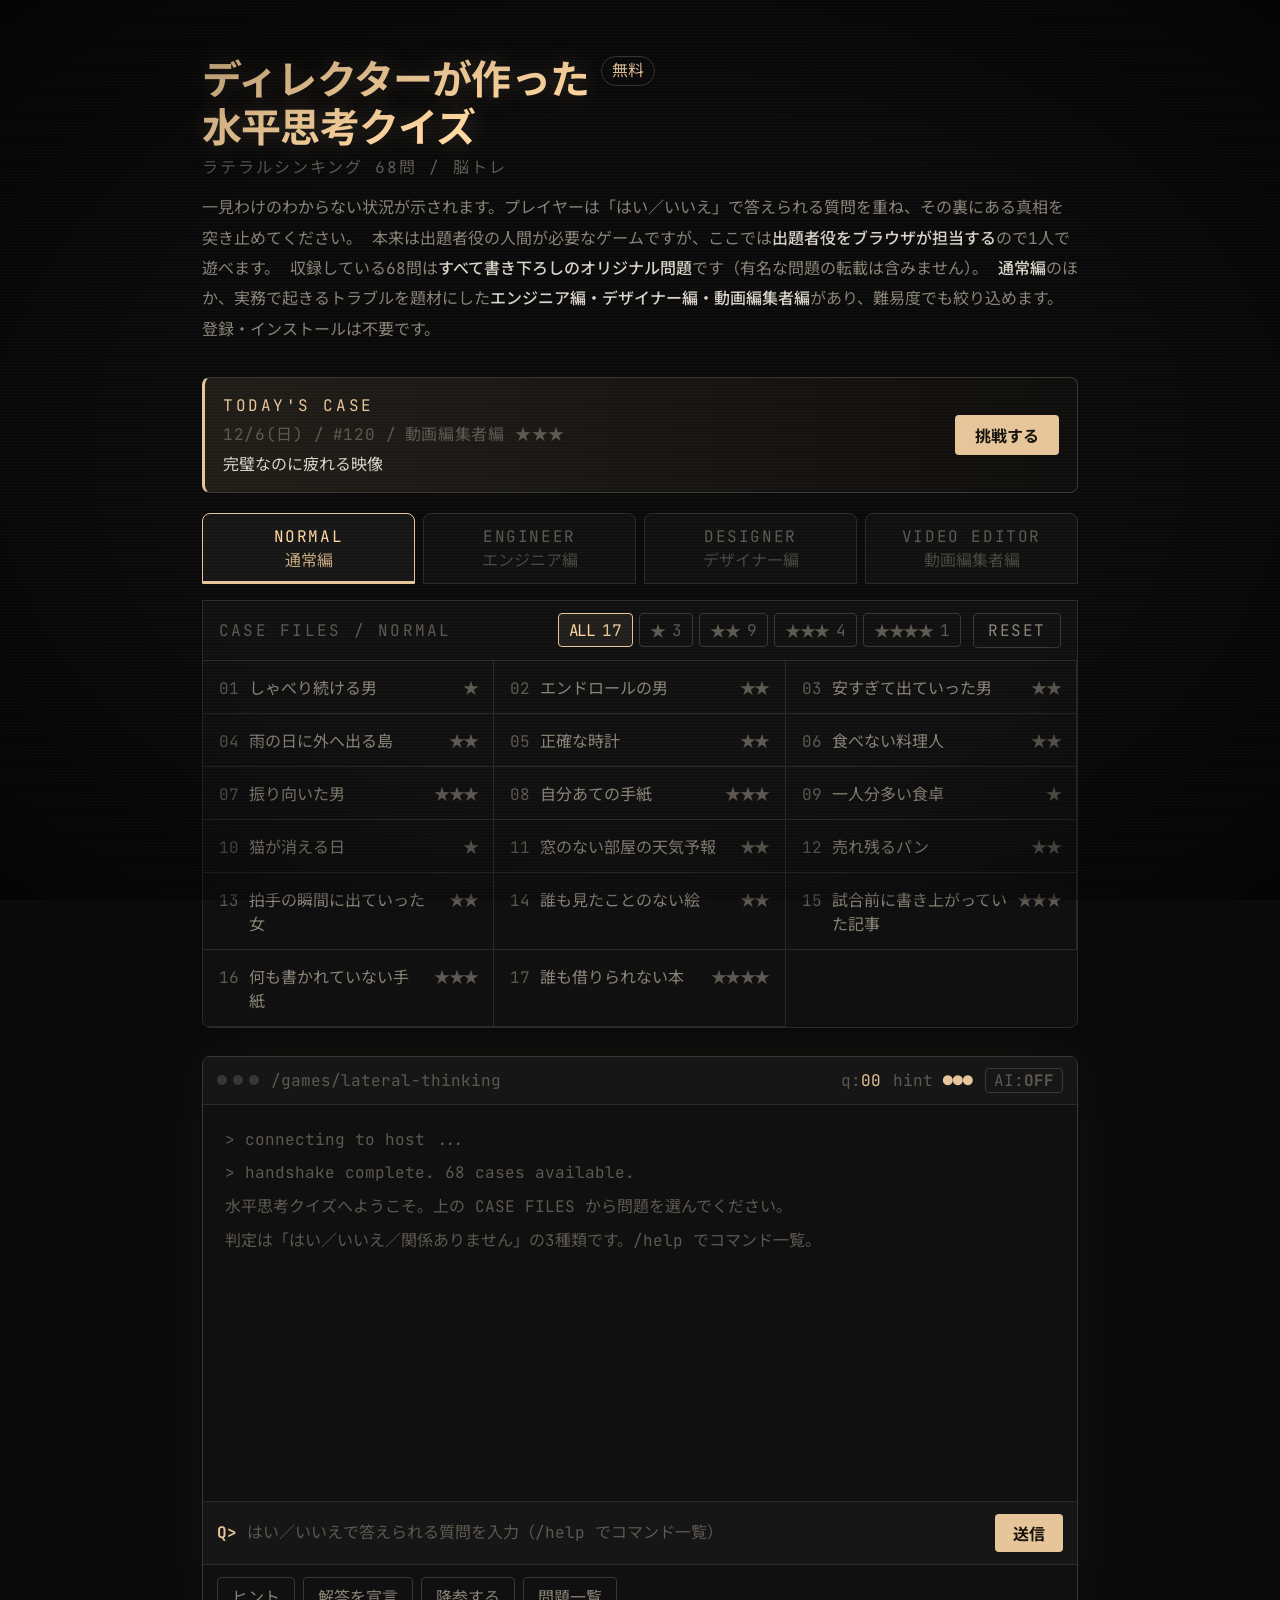
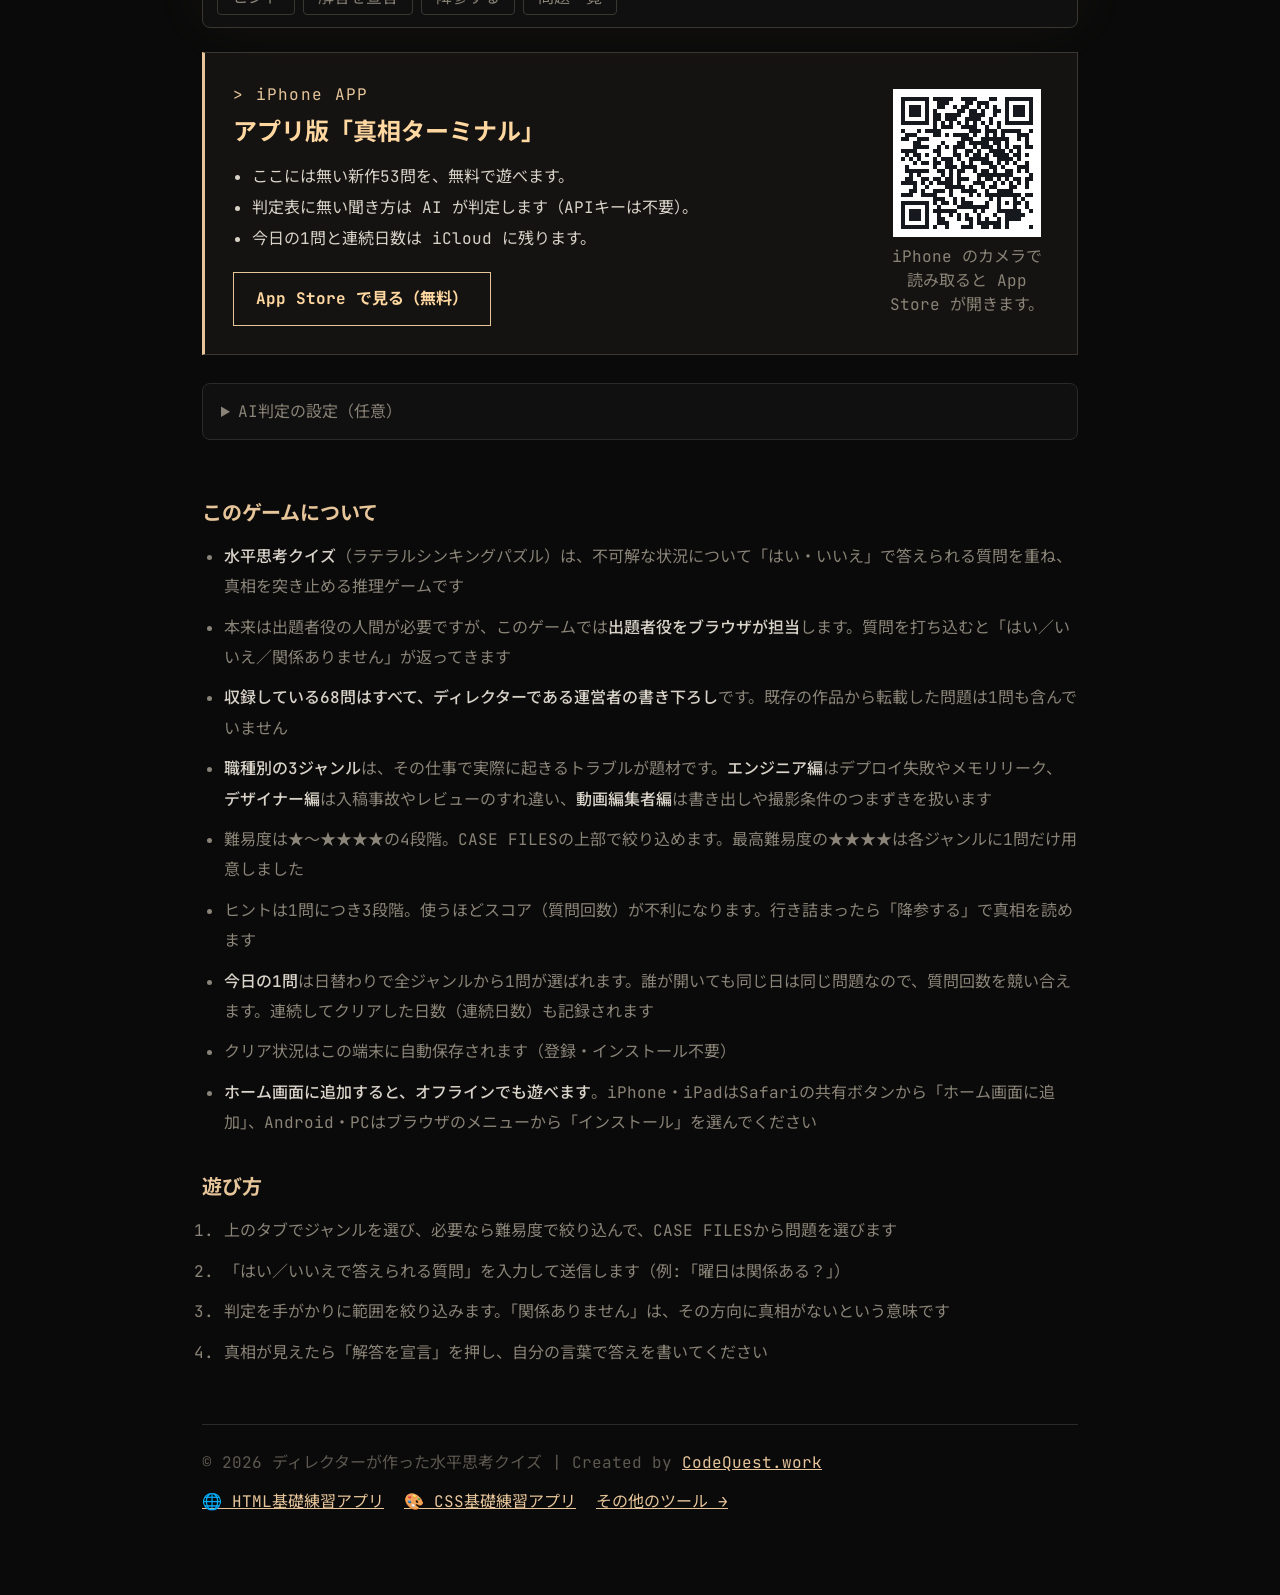
==== commit 30f3ad46: "feat(lateral-thinking): iPhone アプリ版「真相ターミナル」への案内を足す（遊ぶ画面の下のカードと正解画面の1行・短縮URL /app/lateral-thinking/s" ====
--- a/lateral-thinking/index.html
+++ b/lateral-thinking/index.html
@@ -10,7 +10,6 @@
 <link rel="alternate" hreflang="x-default" href="https://codequest.work/games/lateral-thinking/">
 <meta name="robots" content="index, follow">
 
-<!-- OGP -->
 <meta property="og:type" content="website">
 <meta property="og:site_name" content="CodeQuest.work">
 <meta property="og:locale" content="ja_JP">
@@ -22,13 +21,11 @@
 <meta property="og:image:height" content="630">
 <meta property="og:image:alt" content="ディレクターが作った水平思考クイズ／ラテラルシンキング68問">
 
-<!-- Twitter Card -->
 <meta name="twitter:card" content="summary_large_image">
 <meta name="twitter:title" content="ディレクターが作った水平思考クイズ｜脳トレになるラテラルシンキング68問">
 <meta name="twitter:description" content="質問を打ち込むと「はい／いいえ／関係ありません」が返る水平思考クイズ。通常編・エンジニア編・デザイナー編・動画編集者編を各17問収録した無料ゲームです。">
 <meta name="twitter:image" content="https://codequest.work/games/lateral-thinking/assets/og.jpg?v=20261024">
 
-<!-- 構造化データ -->
 <script type="application/ld+json">
 {
   "@context": "https://schema.org",
@@ -92,24 +89,19 @@
 }
 </script>
 
-<!-- Google Tag Manager -->
 <script>
   (function(w,d,s,l,i){w[l]=w[l]||[];w[l].push({'gtm.start':new Date().getTime(),event:'gtm.js'});
   var f=d.getElementsByTagName(s)[0],j=d.createElement(s),dl=l!='dataLayer'?'&l='+l:'';
   j.async=true;j.src='https://www.googletagmanager.com/gtm.js?id='+i+dl;f.parentNode.insertBefore(j,f);
   })(window,document,'script','dataLayer','GTM-PT6PZ5N2');
 </script>
-<!-- End Google Tag Manager -->
 <script>
-  // main.js のカスタムイベント（gtag("event", …)）をGTM経由でGA4へ届ける
-  // GTM配下のGoogleタグは send_to が無いイベントを送らないため、宛先を明示する
   window.dataLayer = window.dataLayer || [];
   window.gtag = function () {
     var args = Array.prototype.slice.call(arguments);
     if (args[0] === "event") {
       args[2] = Object.assign({ send_to: "G-7Z6M3CJEV3" }, args[2]);
     }
-    // gtagコマンドは配列でなく arguments オブジェクトで積む必要がある
     (function () { window.dataLayer.push(arguments); }).apply(null, args);
   };
 </script>
@@ -118,25 +110,21 @@
 <link rel="preconnect" href="https://fonts.gstatic.com" crossorigin>
 <link href="https://fonts.googleapis.com/css2?family=Noto+Sans+JP:wght@400;500;700&family=JetBrains+Mono:wght@400;700&display=swap" rel="stylesheet">
 
-<link rel="stylesheet" href="css/style.css?v=20261027c">
-
-<!-- PWA（ホーム画面に追加してオフラインで遊べるようにする） -->
-<link rel="manifest" href="manifest.json?v=20261027c">
+<link rel="stylesheet" href="css/style.css?v=20261110a">
+
+<link rel="manifest" href="manifest.json?v=20261110a">
 <meta name="theme-color" content="#0a0a0a">
 <meta name="mobile-web-app-capable" content="yes">
-<!-- 旧iOS Safari は mobile-web-app-capable を見ないので両方置く -->
 <meta name="apple-mobile-web-app-capable" content="yes">
 <meta name="apple-mobile-web-app-status-bar-style" content="black">
 <meta name="apple-mobile-web-app-title" content="水平思考クイズ">
-<!-- iOSはmanifestのiconsではなくこちらを参照する -->
-<link rel="apple-touch-icon" href="assets/apple-touch-icon.png?v=20261027c">
-<link rel="icon" href="assets/icon-192.png?v=20261027c" type="image/png">
+<link rel="apple-touch-icon" href="assets/apple-touch-icon.png?v=20261110a">
+<link rel="icon" href="assets/icon-192.png?v=20261110a" type="image/png">
+<script async src="https://pagead2.googlesyndication.com/pagead/js/adsbygoogle.js?client=ca-pub-4871781946658288" crossorigin="anonymous"></script>
 </head>
 <body>
-<!-- Google Tag Manager (noscript) -->
 <noscript><iframe src="https://www.googletagmanager.com/ns.html?id=GTM-PT6PZ5N2"
 height="0" width="0" style="display:none;visibility:hidden"></iframe></noscript>
-<!-- End Google Tag Manager (noscript) -->
 <div class="wrap">
   <header class="site-head">
     <h1>ディレクターが作った<br>水平思考クイズ<span class="sub">ラテラルシンキング <span data-puzzle-count>68</span>問 / 脳トレ</span></h1>
@@ -150,7 +138,6 @@
     <strong>通常編</strong>のほか、実務で起きるトラブルを題材にした<strong>エンジニア編・デザイナー編・動画編集者編</strong>があり、難易度でも絞り込めます。登録・インストールは不要です。
   </p>
 
-  <!-- 今日の1問。中身は js/daily.js が日付から決めて流し込む -->
   <section class="daily" id="dailyBanner" aria-label="今日の1問">
     <div class="daily-main">
       <span class="daily-label">TODAY'S CASE</span>
@@ -163,7 +150,6 @@
     </div>
   </section>
 
-  <!-- ジャンルタブは js/puzzles.js の GENRES から生成する（ジャンル追加時にここは触らない） -->
   <div class="tabs" id="genreTabs" role="tablist" aria-label="ジャンル"></div>
 
   <div class="picker">
@@ -202,6 +188,23 @@
       <button type="button" class="ghost" data-command="/list">問題一覧</button>
     </div>
   </div>
+
+  <aside class="app-cta" id="appCta" aria-labelledby="appCtaTitle">
+    <div class="app-cta__body">
+      <p class="app-cta__eyebrow">&gt; iPhone APP</p>
+      <h2 class="app-cta__title" id="appCtaTitle">アプリ版「真相ターミナル」</h2>
+      <ul class="app-cta__points">
+        <li>ここには無い新作53問を、無料で遊べます。</li>
+        <li>判定表に無い聞き方は AI が判定します（APIキーは不要）。</li>
+        <li>今日の1問と連続日数は iCloud に残ります。</li>
+      </ul>
+      <a class="app-cta__btn" href="https://codequest.work/app/lateral-thinking/site" target="_blank" rel="noopener">App Store で見る（無料）</a>
+    </div>
+    <figure class="app-cta__qr">
+      <img src="assets/qr-app.svg?v=20261110a" width="148" height="148" alt="App Store のアプリのページを開くQRコード" loading="lazy">
+      <figcaption>iPhone のカメラで読み取ると App Store が開きます。</figcaption>
+    </figure>
+  </aside>
 
   <details class="settings" id="aiSettings">
     <summary>AI判定の設定（任意）</summary>
@@ -257,15 +260,8 @@
   </footer>
 </div>
 
-<!-- 右下フローティング広告（300×250固定） -->
-<!-- 広告テスト（2026-10-24〜6週間）: 右下広告を停止中。全画面広告用にローダーのみ残す -->
-<script async src="https://pagead2.googlesyndication.com/pagead/js/adsbygoogle.js?client=ca-pub-4871781946658288" crossorigin="anonymous"></script>
-
-<script type="module" src="js/main.js?v=20261027c"></script>
+<script type="module" src="js/main.js?v=20261110a"></script>
 <script>
-  // Service Worker の登録（オフライン再生用）。
-  // ⚠️ スクリプトURLに ?v= は付けない。ブラウザはSW本体を常に再検証するため不要で、
-  //    付けると登録URLが毎回変わって更新検知が濁る。バージョンは sw.js 内の VERSION で管理する。
   if ("serviceWorker" in navigator) {
     window.addEventListener("load", function () {
       navigator.serviceWorker.register("sw.js").catch(function (error) {
--- a/lateral-thinking/css/style.css
+++ b/lateral-thinking/css/style.css
@@ -1,9 +1,5 @@
 @charset "UTF-8";
 
-/* ===============================================================
-   水平思考クイズ｜ラテラルシンキング
-   northStar: "Monochrome terminal with amber accents"
-   =============================================================== */
 
 :root {
   --bg: #0a0a0a;
@@ -40,7 +36,6 @@
   -webkit-font-smoothing: antialiased;
 }
 
-/* CRTの走査線と周辺減光。装飾なのでクリックは透過させる */
 body::before,
 body::after {
   content: "";
@@ -69,7 +64,6 @@
 a { color: var(--amber); }
 a:hover { color: var(--amber-bright); }
 
-/* ---------- ヘッダー ---------- */
 .site-head {
   display: flex;
   align-items: center;
@@ -113,7 +107,6 @@
 }
 .lead strong { color: var(--text); font-weight: 500; }
 
-/* ---------- 今日の1問 ---------- */
 .daily {
   display: flex;
   align-items: center;
@@ -162,7 +155,6 @@
   color: var(--amber-bright);
   white-space: nowrap;
 }
-/* display を持つ要素の隣で hidden を使うため、UAスタイルを明示的に補強する */
 .daily-streak[hidden] { display: none; }
 .daily-btn {
   appearance: none;
@@ -180,7 +172,6 @@
 }
 .daily-btn:hover { background: var(--amber-bright); }
 
-/* クリア済みは緑に寄せて「今日はもう終わった」ことを一目で分かるようにする */
 .daily.is-cleared { border-left-color: var(--yes); }
 .daily.is-cleared .daily-label { color: var(--yes); }
 .daily.is-cleared .daily-btn {
@@ -191,8 +182,6 @@
 }
 .daily.is-cleared .daily-btn:hover { color: var(--amber); border-color: var(--amber); }
 
-/* ---------- ジャンルタブ ---------- */
-/* ジャンルが増えても自動で段が増えるようグリッドで組む（flexだと横に溢れる） */
 .tabs {
   display: grid;
   grid-template-columns: repeat(auto-fit, minmax(140px, 1fr));
@@ -228,7 +217,6 @@
   box-shadow: inset 0 -2px 0 var(--amber);
 }
 
-/* ---------- 問題リスト ---------- */
 .picker {
   border: 1px solid var(--border);
   border-radius: 0 0 var(--radius) var(--radius);
@@ -249,7 +237,6 @@
 }
 .picker-head .ghost { white-space: nowrap; letter-spacing: 0.1em; }
 
-/* 難易度フィルタ */
 .level-filter {
   display: flex;
   flex-wrap: wrap;
@@ -304,7 +291,6 @@
   cursor: pointer;
   text-align: left;
   background: var(--panel);
-  /* 空きセルが色違いのブロックに見えないよう、区切りは枠線で引く */
   border: none;
   border-right: 1px solid var(--border);
   border-bottom: 1px solid var(--border);
@@ -325,7 +311,6 @@
 .case-level { color: var(--text-faint); letter-spacing: -0.1em; }
 .case-flag { color: var(--yes); }
 
-/* ---------- ターミナル ---------- */
 .terminal {
   border: 1px solid var(--border-bright);
   border-radius: var(--radius);
@@ -460,13 +445,11 @@
 }
 .result b { color: var(--amber-bright); font-weight: 700; }
 
-/* 今日の1問をクリアしたときの連続日数 */
 .daily-result {
   margin: 0 0 10px;
   color: var(--amber-bright);
 }
 
-/* クリア時のシェア */
 .share-row {
   display: flex;
   align-items: center;
@@ -497,6 +480,71 @@
 .share-btn:hover {
   color: var(--amber-bright);
   border-color: var(--amber);
+}
+.app-row {
+  margin: 0 0 14px;
+  color: var(--text-dim);
+}
+
+.app-cta {
+  display: grid;
+  grid-template-columns: 1fr auto;
+  gap: 20px 32px;
+  align-items: center;
+  margin: 24px 0;
+  padding: clamp(20px, 3vw, 28px);
+  border: 1px solid var(--border-bright);
+  border-left: 3px solid var(--amber);
+  background: rgba(231, 197, 154, 0.05);
+}
+.app-cta__eyebrow {
+  color: var(--amber);
+  margin: 0 0 4px;
+  letter-spacing: 0.08em;
+}
+.app-cta__title {
+  font-size: clamp(20px, 2.6vw, 24px);
+  margin: 0 0 10px;
+  color: var(--amber-bright);
+}
+.app-cta__points {
+  margin: 0 0 20px;
+  padding-left: 1.2em;
+  display: grid;
+  gap: 4px;
+}
+.app-cta__btn {
+  display: inline-block;
+  padding: 12px 22px;
+  border: 1px solid var(--amber);
+  color: var(--amber-bright);
+  text-decoration: none;
+  font-weight: 700;
+  transition: background 0.15s, color 0.15s;
+}
+.app-cta__btn:hover {
+  background: var(--amber);
+  color: var(--bg);
+}
+.app-cta__qr {
+  margin: 0;
+  width: 164px;
+  text-align: center;
+}
+.app-cta__qr img {
+  display: block;
+  width: 148px;
+  height: 148px;
+  margin: 0 auto 8px;
+}
+.app-cta__qr figcaption {
+  color: var(--text-dim);
+  line-height: 1.5;
+}
+@media (max-width: 768px), not all and (hover: hover) and (pointer: fine) {
+  .app-cta { grid-template-columns: 1fr; }
+  .app-cta__qr { display: none; }
+  .app-cta__btn { display: block; text-align: center; }
 }
 
 .caret {
@@ -509,7 +557,6 @@
 }
 @keyframes blink { 50% { opacity: 0; } }
 
-/* ---------- 入力 ---------- */
 .term-input {
   display: flex;
   align-items: center;
@@ -575,7 +622,6 @@
 }
 .ghost:hover { color: var(--amber); border-color: var(--amber); }
 
-/* ---------- AI設定 ---------- */
 .settings {
   margin: 28px 0 0;
   border: 1px solid var(--border);
@@ -603,7 +649,6 @@
   gap: 10px;
   margin: 12px 0;
 }
-/* display:flex がUAの [hidden]{display:none} を上書きしてしまうため明示的に打ち消す */
 .settings-row[hidden] { display: none; }
 .settings-row label { color: var(--text-dim); min-width: 120px; }
 .settings-row select,
@@ -621,7 +666,6 @@
 .settings-row select:focus,
 .settings-row input:focus { outline: 1px solid var(--amber); }
 
-/* ---------- 説明・フッター ---------- */
 .about {
   margin-top: 56px;
   color: var(--text-dim);
@@ -650,7 +694,6 @@
 }
 .footer-links { display: flex; flex-wrap: wrap; gap: 12px 20px; }
 
-/* ---------- 広告（ミニアプリ規格 300×250） ---------- */
 .footer-ad {
   position: fixed;
   right: 0;
@@ -716,32 +759,26 @@
     box-shadow: none;
     z-index: auto;
   }
-  .footer-ad.is-closed { display: flex; } /* PCで閉じてもSPでは表示 */
+  .footer-ad.is-closed { display: flex; }
   .ad-widget__head { display: none; }
   .footer-ad ins.adsbygoogle { width: 300px; height: 250px; }
 }
 
-/* ---------- レスポンシブ ---------- */
 @media screen and (max-width: 640px) {
   .term-body { min-height: 50vh; max-height: 58vh; }
   .case-list { grid-template-columns: 1fr; }
-  /* 見出しとRESETを1段目、難易度フィルタを2段目に回して3段化を防ぐ。
-     見出しの字間を詰めないとRESETが乗り切らず3段になる */
   .picker-head { letter-spacing: 0.04em; }
   .picker-genre { display: none; }
   #pickerLabel { order: 1; }
   .picker-head .ghost { order: 2; }
   .level-filter { order: 3; width: 100%; margin-left: 0; }
-  /* パス表示を落として、カウンタ類を1行に収める */
   .term-title { display: none; }
   .term-meta { gap: 10px; margin-left: auto; }
   .send { padding: 7px 14px; }
-  /* 今日の1問は縦積みにして、ボタンを横幅いっぱいの押しやすいタップ領域にする */
   .daily-side { width: 100%; margin-left: 0; }
   .daily-btn { flex: 1 1 auto; }
 }
 
-/* ---------- モーション配慮 ---------- */
 @media (prefers-reduced-motion: reduce) {
   .caret { animation: none; }
   body::before { display: none; }
